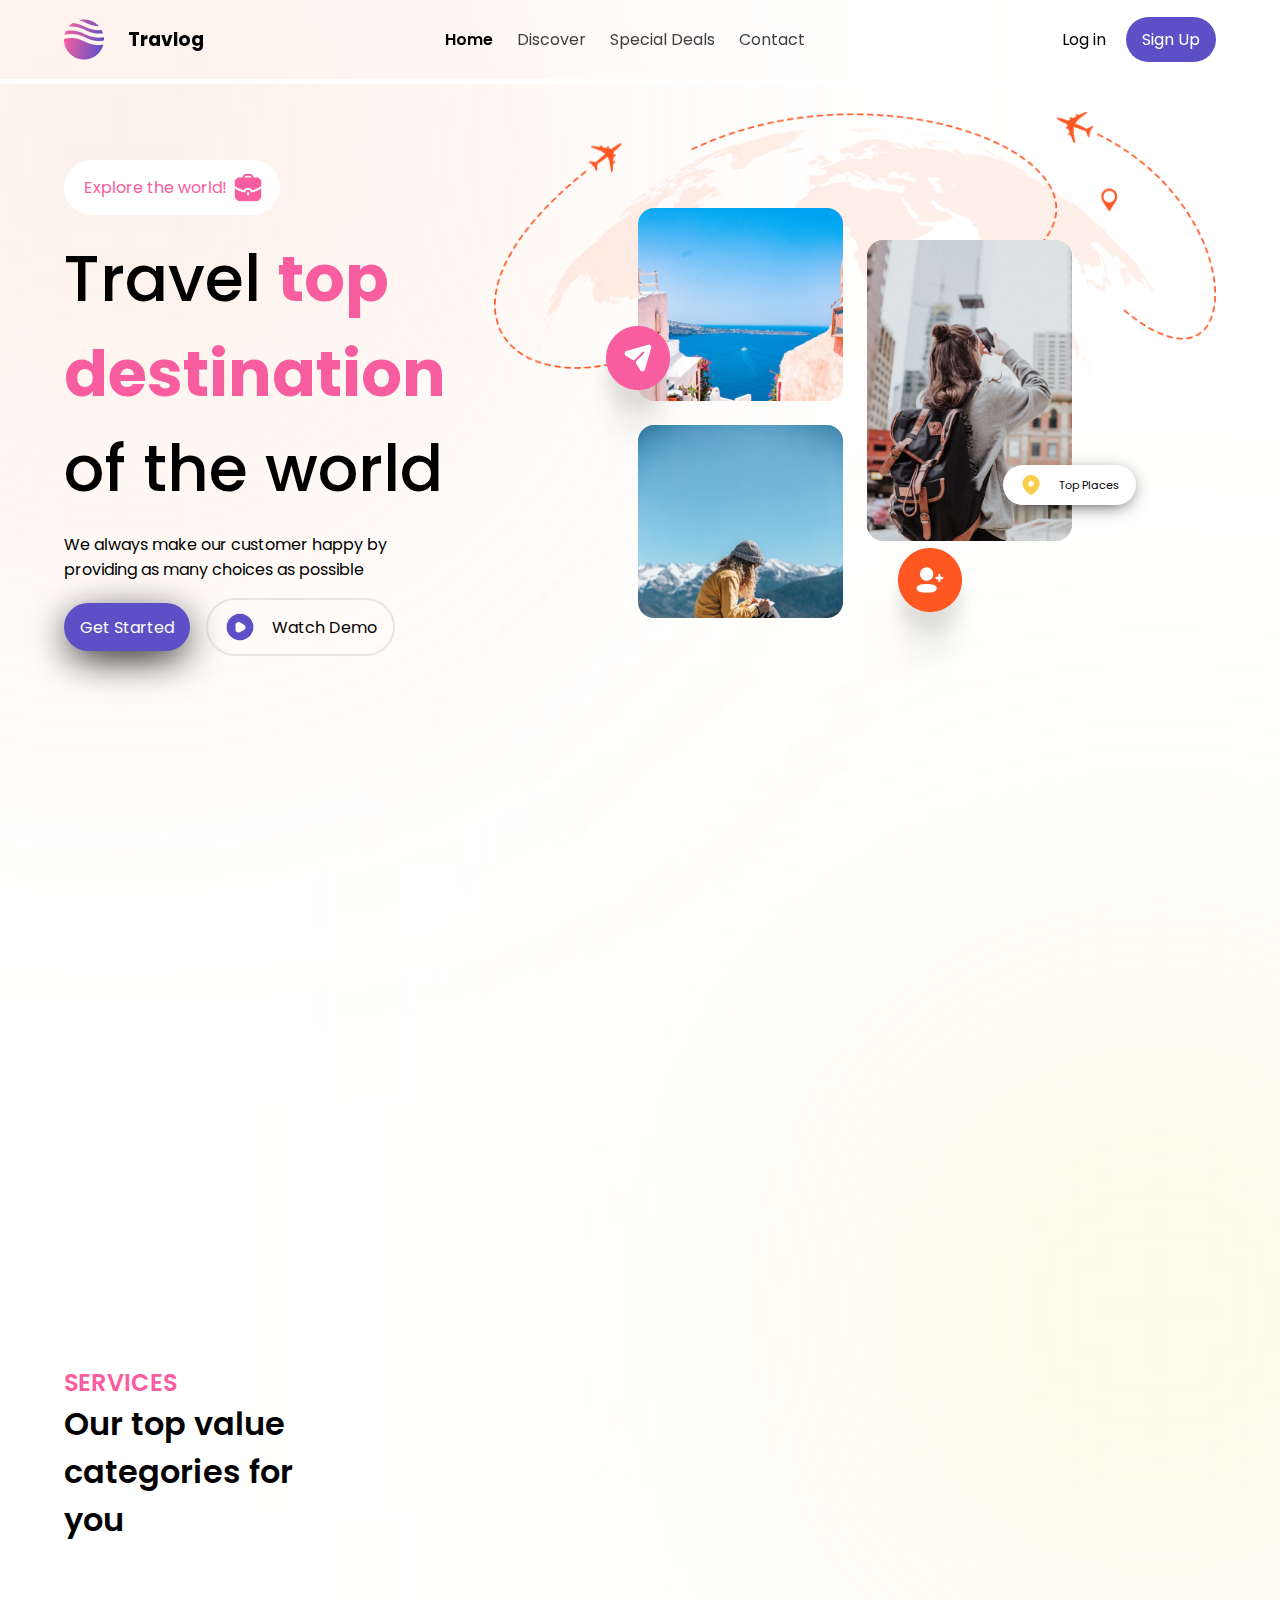
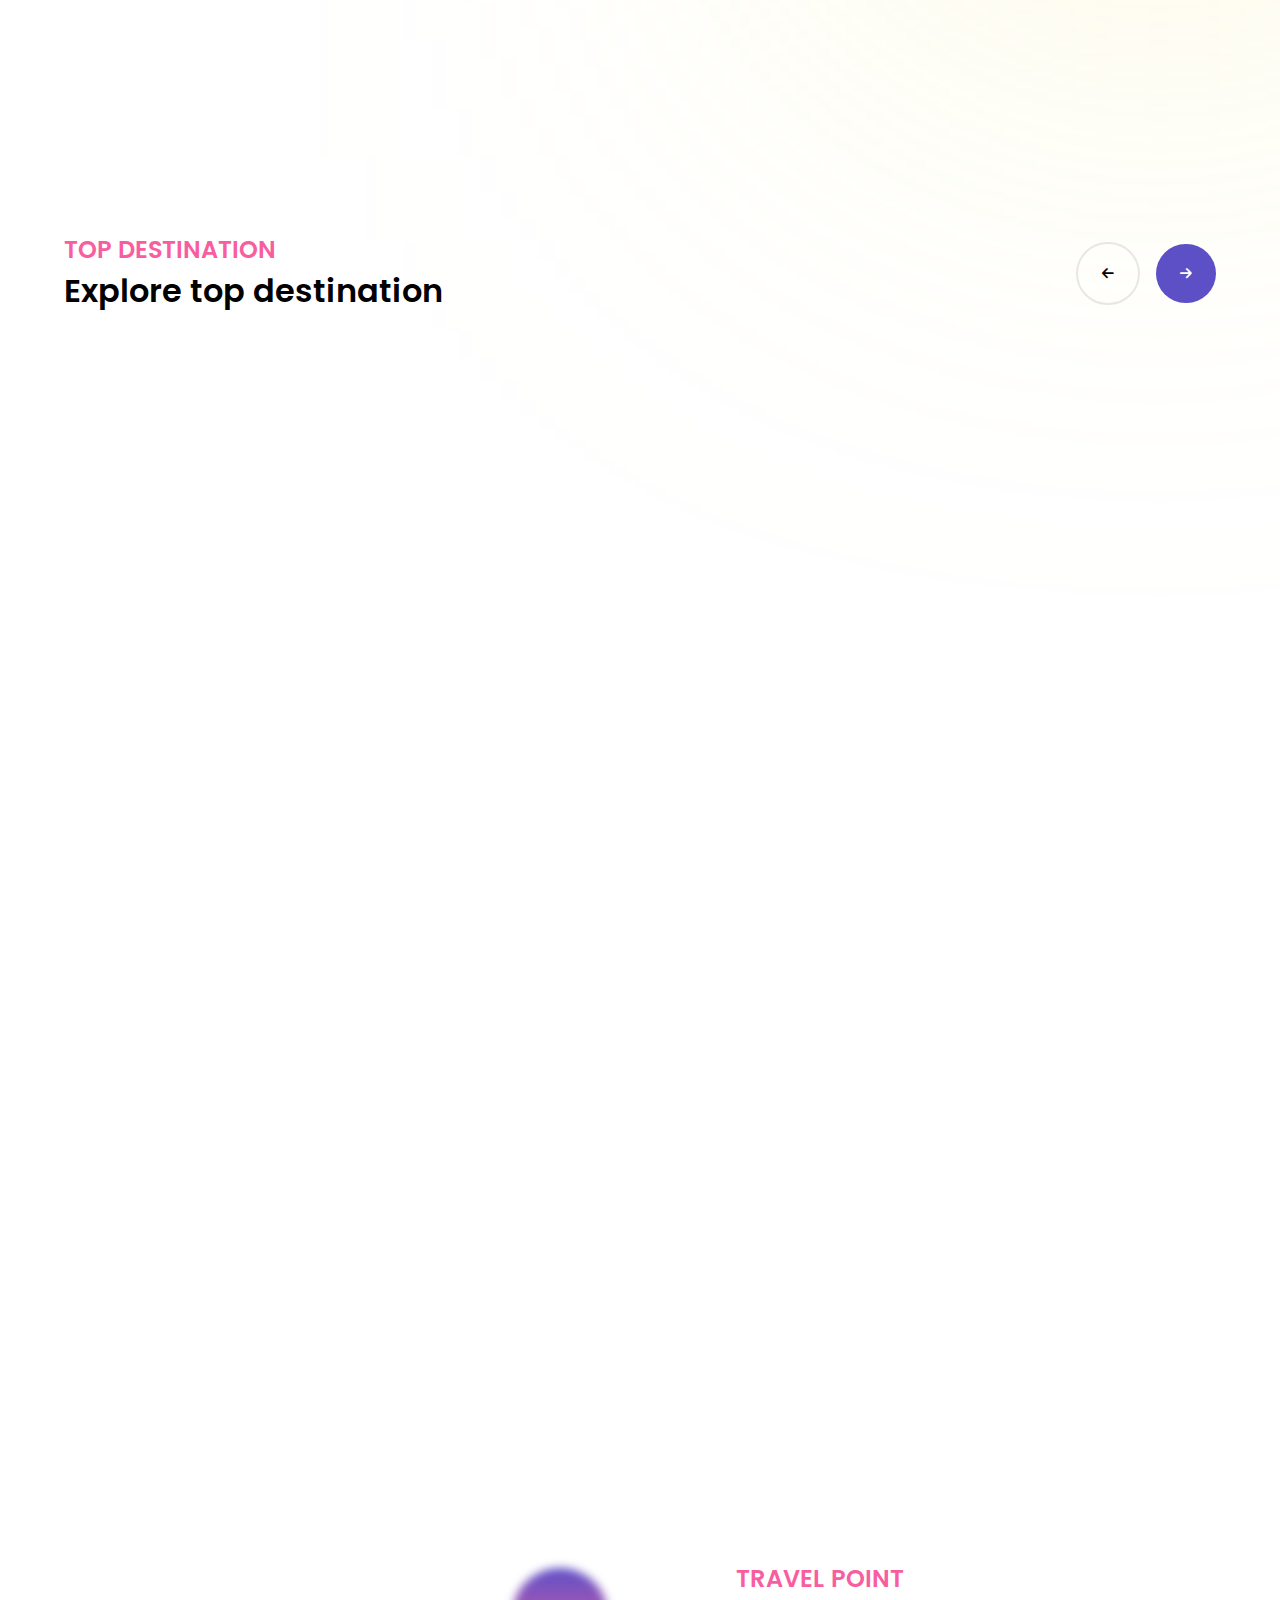
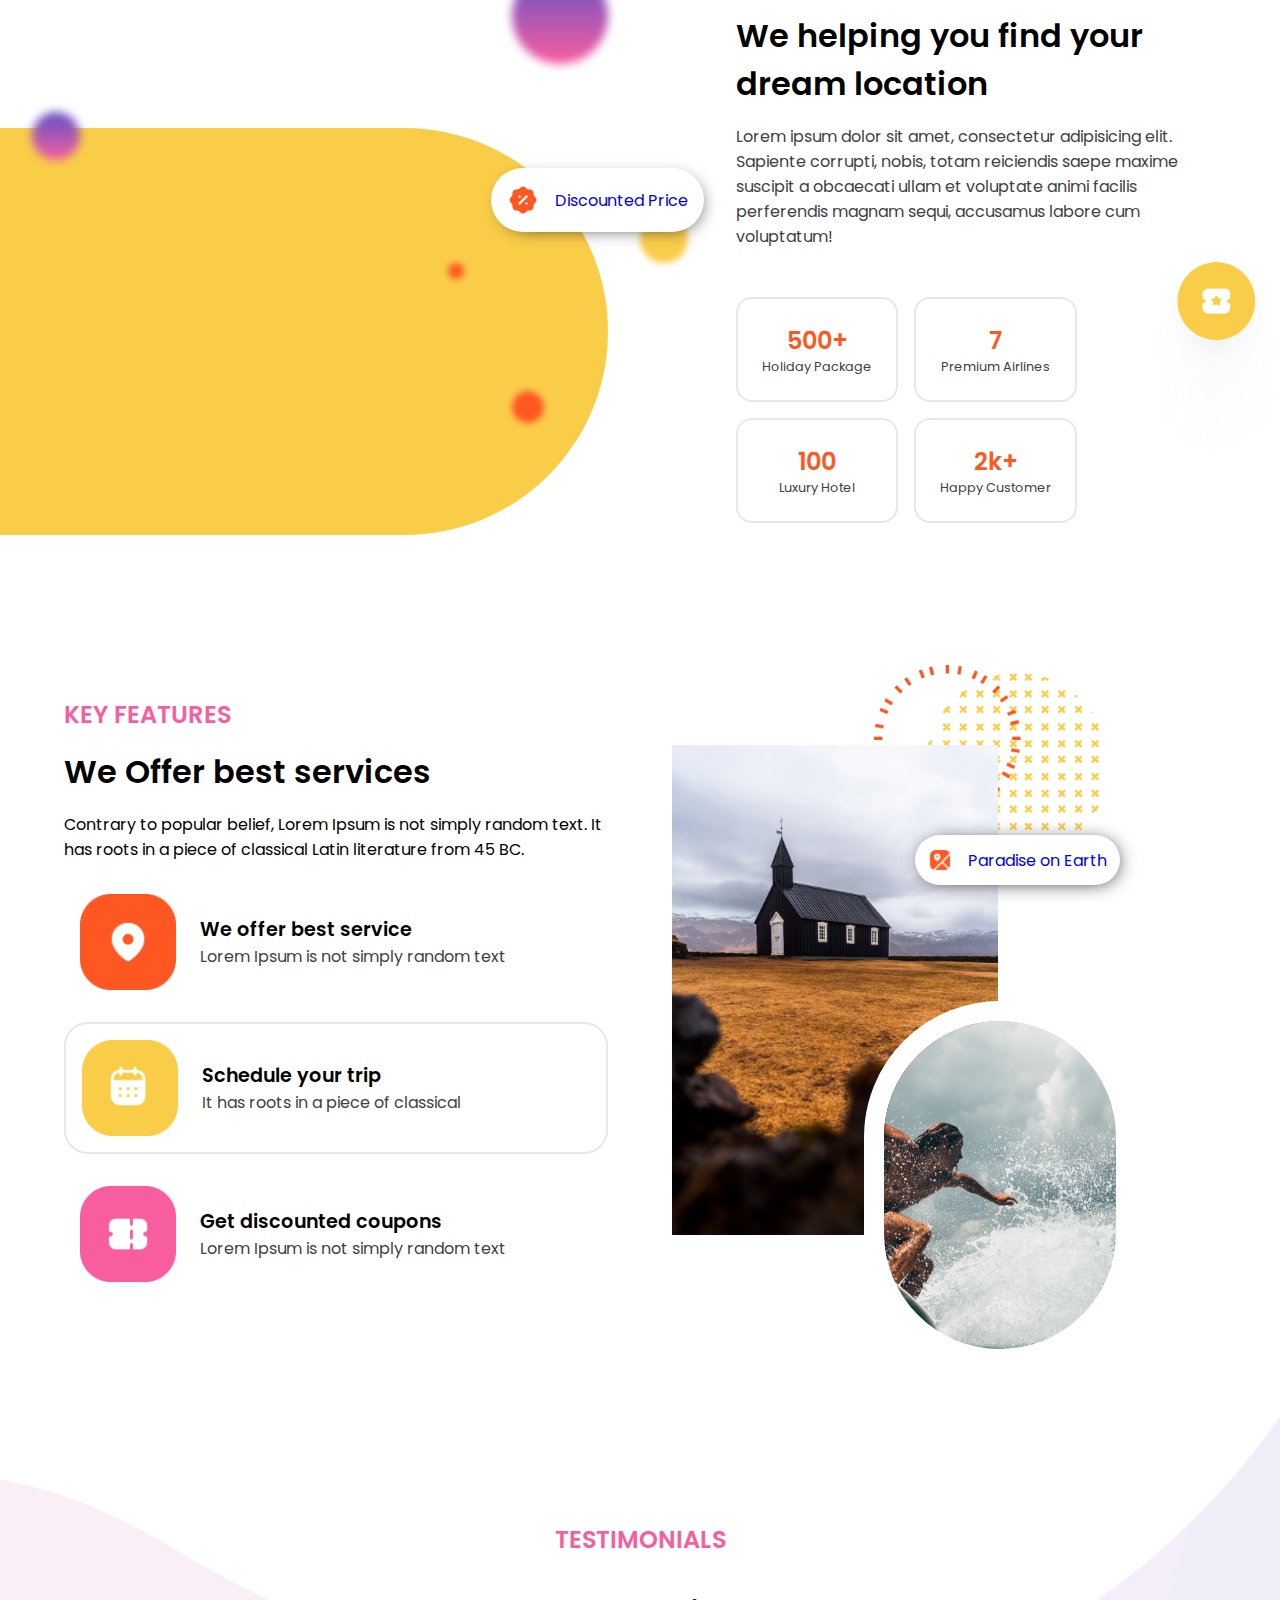
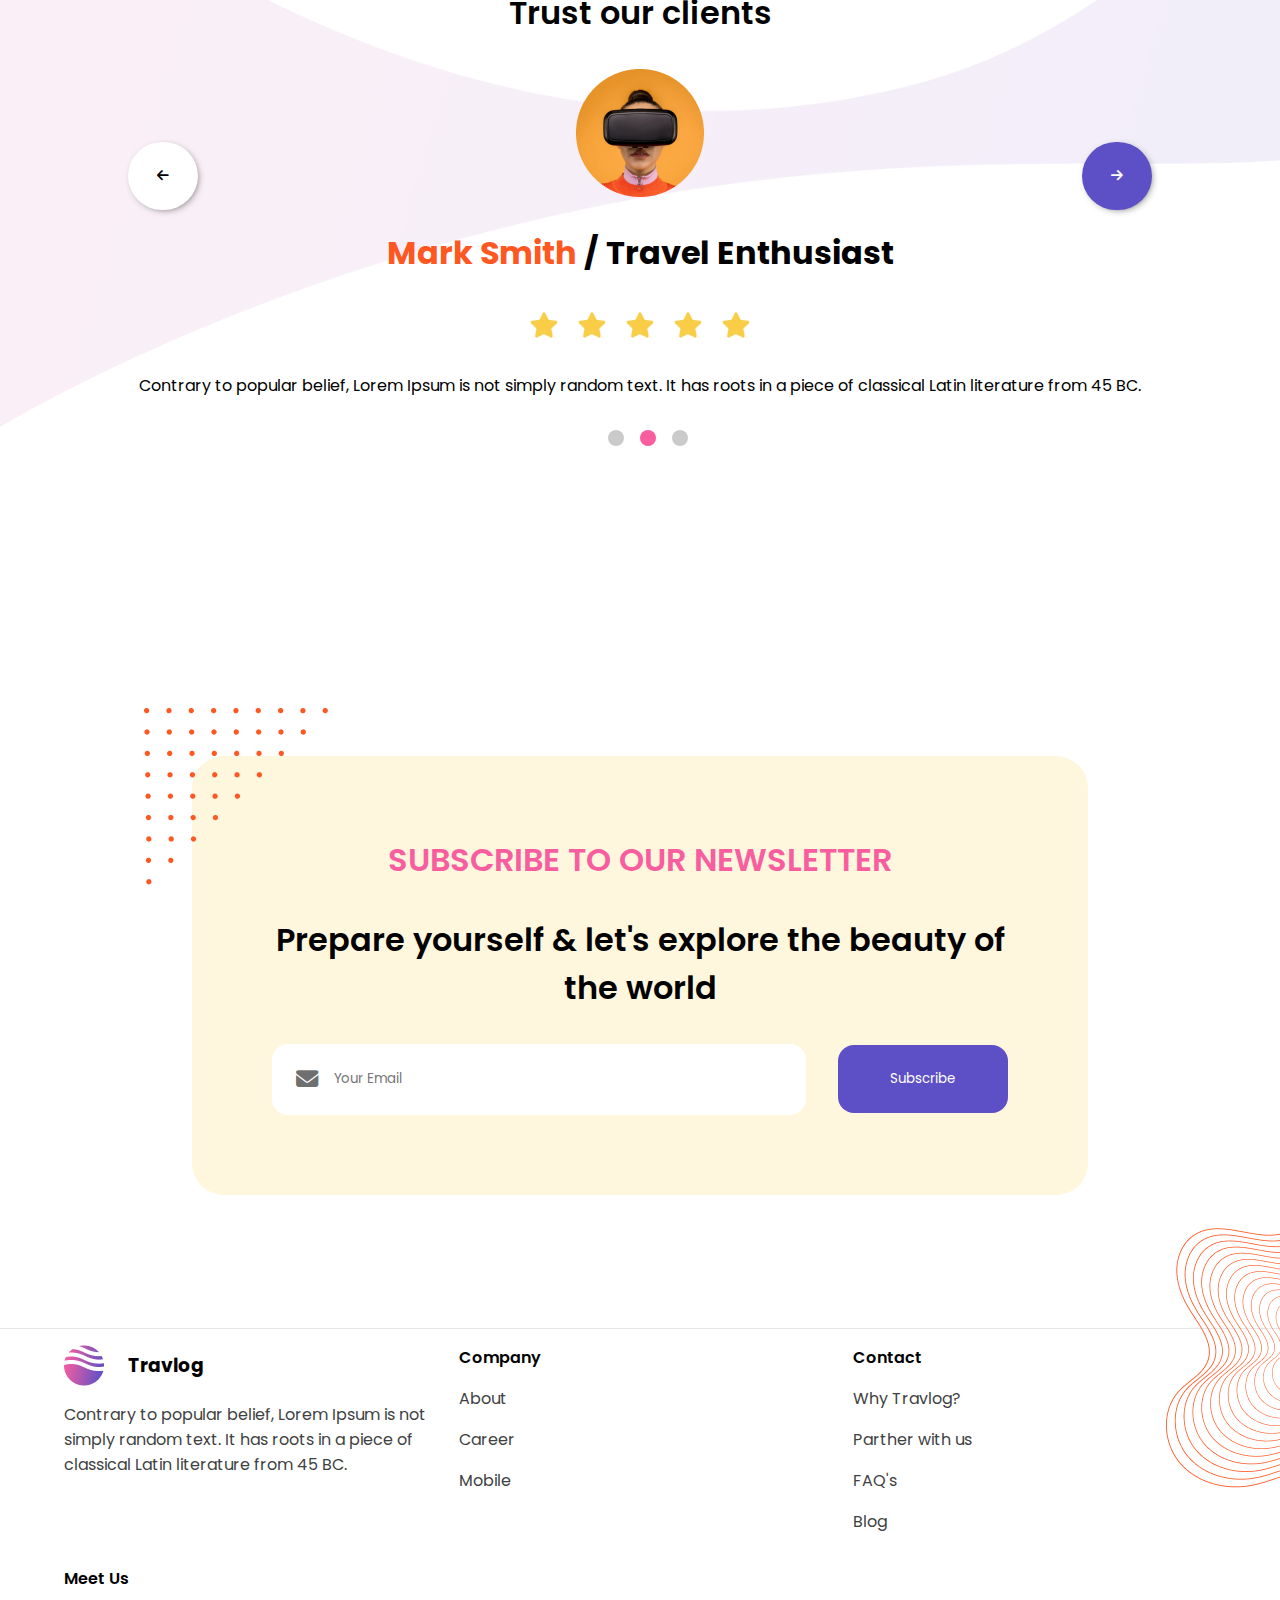
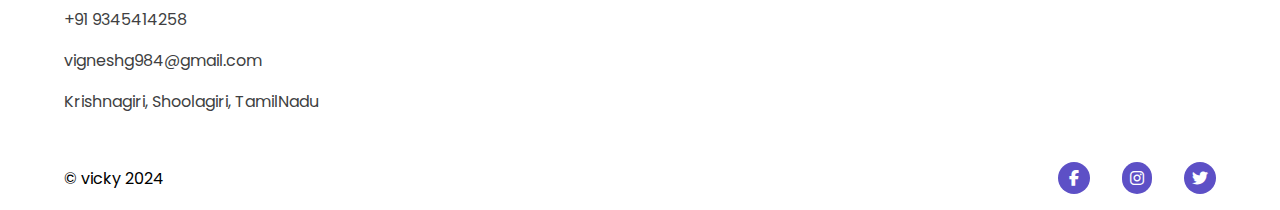
==== index.html @ e558fa42 "commit" ====
<!DOCTYPE html>
<html lang="en">

<head>
    <meta charset="UTF-8">
    <meta name="viewport" content="width=device-width, initial-scale=1.0">
    <title>Travel</title>
    <link rel="stylesheet" href="style.css">
    <link rel="icon" href="images/logo.png" />
    <link rel="stylesheet" href="https://cdnjs.cloudflare.com/ajax/libs/font-awesome/6.5.2/css/all.min.css" />
</head>

<body>
    <div class="container">
        <span class="oragne-gradient"></span>
        <div class="navbar">
            <nav>
                <div class="logo-filed">
                    <i class="fa-solid fa-bars tab"></i>
                    <img src="images/logo.png" alt="">
                    <h3>Travlog</h3>
                </div>
                <ul class="list-items">
                    <li>Home</li>
                    <li>Discover</li>
                    <li>Special Deals</li>
                    <li>Contact</li>
                </ul>
                <div class="sign-in-sign-up-btn">
                    <a href="#">Log in</a>
                    <a href="#">Sign Up</a>
                </div>
            </nav>
            <ul class="drop-list">
                <li>Home</li>
                <li>Discover</li>
                <li>Special Deals</li>
                <li>Contact</li>
            </ul>
        </div>

        <section class="section1">
            <div class="left-side-content">
                <a href="#" class="explore"><img src="images/work.png" alt=""> Explore the world!</a>
                <h1>Travel <span>top destination</span> of the world</h1>
                <p>We always make our customer happy by providing as many choices as possible</p>
                <div class="btns">
                    <a href="#">Get Started</a>
                    <a href="#"><img src="images/play-circle-icon.png" alt=""> Watch Demo</a>
                </div>
            </div>
            <div class="right-side-content">
                <img src="images/layer.png" alt="" class="layer">
                <div class="images-field">
                    <div class="right-image-field">
                        <img src="images/icon (2).png" alt="" class="send-icon">
                        <div class="img-field">
                            <img src="images/image (2).png" alt="">
                        </div>
                        <div class="img-field">
                            <img src="images/image (3).png" alt="">
                        </div>
                    </div>
                    <div class="left-image-field">
                        <img src="images/image (4).png" alt="">
                        <img src="images/icon (3).png" alt="">
                        <a href="#" class="location"><img src="images/location.png" alt="" class="loc-icon"> Top
                            Places</a>
                    </div>
                </div>
            </div>
        </section>


        <section class="section2">
            <span class="yellow-gradient"></span>
            <img src="images/brand (1).png" alt="">
            <img src="images/brand (2).png" alt="">
            <img src="images/brand (3).png" alt="">
            <img src="images/brand (4).png" alt="">
            <img src="images/brand (5).png" alt="">
            <img src="images/stars5.png" alt="" class="start">
        </section>


        <section class="section3">
            <div class="content">
                <p class="pink-heading">SERVICES</p>
                <h1 class="sub-heading">Our top value categories for you</h1>
            </div>
            <div class="sec-card">
                <img src="images/destination.png" alt="">
                <p>Best Tour Guide</p>
                <p>What looked like a small patch of purple grass, above five feet.</p>
            </div>
            <div class="sec-card">
                <img src="images/booking.png" alt="">
                <p>Easy Booking</p>
                <p>Square, was moving across the sand in their dirction</p>
            </div>
            <div class="sec-card">
                <img src="images/destination.png" alt="">
                <p>Best Tour Guide</p>
                <p>What looked like a small patch of purple grass, above five feet.</p>
            </div>
        </section>


        <section class="section4">
            <div class="top-container">
                <div class="heading">
                    <p class="pink-heading">TOP DESTINATION</p>
                    <p class="sub-heading">Explore top destination</p>
                </div>
                <div class="next-prev-btns">
                    <button><i class="fa-solid fa-arrow-left"></i></button>
                    <button><i class="fa-solid fa-arrow-right"></i></button>
                </div>
            </div>
            <div class="bottom-container">
                <div class="bt-card">
                    <div class="img-field">
                        <img src="images/image (7).png" alt="">
                    </div>
                    <div class="details">
                        <span>
                            <h3>Paradise Beach, Bantayan Island</h3>
                            <p class="cost">$550.16</p>
                        </span>
                        <p>Rome, Italy</p>
                        <p class="rating cost">4.8 *</p>
                    </div>
                </div>
                <div class="bt-card">
                    <div class="img-field">
                        <img src="images/image (8).png" alt="">
                    </div>
                    <div class="details">
                        <span>
                            <h3>Ocean with full of Colors</h3>
                            <p class="cost">$20.99</p>
                        </span>
                        <p>Maldives</p>
                        <p class="rating cost">4.5 *</p>
                    </div>
                </div>
                <div class="bt-card">
                    <div class="img-field">
                        <img src="images/image (9).png" alt="">
                    </div>
                    <div class="details">
                        <span>
                            <h3>Mountain View, Above the cloud</h3>
                            <p class="cost">$150.99</p>
                        </span>
                        <p>United Arab Emeries</p>
                        <p class="rating cost">5.0 *</p>
                    </div>
                </div>
                <div class="bt-card">
                    <div class="img-field">
                        <img src="images/taj-mahal.png" alt="">
                    </div>
                    <div class="details">
                        <span>
                            <h3>Taj Mahal</h3>
                            <p class="cost">$1550.16</p>
                        </span>
                        <p>India</p>
                        <p class="rating cost">4.5 *</p>
                    </div>
                </div>
            </div>
        </section>



        <section class="section5">
            <div class="section5-left-field">
                <img src="/images/girl-img.png" alt="" class="girl-image">
                <div class="yellow-container">
                    <a href="#" class="discount"><img src="images/discount.png" alt="" class="loc-icon"> Discounted
                        Price</a>
                    <span class="gradient-color"></span>
                    <span class="gradient-color2"></span>
                    <span class="orange"></span>
                    <span class="orange orange2"></span>
                    <span class="orange"></span>
                </div>
            </div>
            <div class="section5-right-field">
                <p class="pink-heading">TRAVEL POINT</p>
                <P class="sub-heading">We helping you find your dream location</P>
                <p class="paragraph">Lorem ipsum dolor sit amet, consectetur adipisicing elit. Sapiente corrupti, nobis,
                    totam reiciendis saepe maxime suscipit a obcaecati ullam et voluptate animi facilis perferendis
                    magnam sequi, accusamus labore cum voluptatum!</p>

                <div class="four-box">
                    <div>
                        <span>
                            <p>500+</p>
                            <P>Holiday Package</P>
                        </span>
                        <span>
                            <p>100</p>
                            <p>Luxury Hotel</p>
                        </span>
                    </div>
                    <div>
                        <span>
                            <p>7</p>
                            <p>Premium Airlines</p>
                        </span>
                        <span>
                            <p>2k+</p>
                            <p>Happy Customer</p>
                        </span>
                    </div>
                    <img src="images/icon (1).png" alt="" class="tag">
                </div>
            </div>
        </section>


        <section class="section6">
            <div class="section6-left-field">
                <p class="pink-heading">KEY FEATURES</p>
                <p class="sub-heading">We Offer best services</p>
                <p class="paragraph">Contrary to popular belief, Lorem Ipsum is not simply random text. It has roots in
                    a piece of classical Latin literature from 45 BC.</p>
                <div class="list">
                    <span class="list-item">
                        <img src="/images/location-icon.png" alt="">
                        <span>
                            <p>We offer best service</p>
                            <p>Lorem Ipsum is not simply random text</p>
                        </span>
                    </span>
                    <span class="list-item">
                        <img src="/images/date-icon.png" alt="">
                        <span>
                            <p>Schedule your trip</p>
                            <p>It has roots in a piece of classical</p>
                        </span>
                    </span>
                    <span class="list-item">
                        <img src="/images/tag-icon.png" alt="">
                        <span>
                            <p>Get discounted coupons</p>
                            <p>Lorem Ipsum is not simply random text</p>
                        </span>
                    </span>
                </div>
            </div>
            <div class="section6-right-field">
                <div class="inner-right-field">
                    <img src="images/image (5).png" alt="">
                    <img src="images/image (6).png" alt="" class="second-image">
                    <img src="images/stars2.png" alt="" class="circle-stars">
                    <a href="#" class="map"><img src="images/map-icon.png" alt=""> Paradise on Earth</a>
                </div>
            </div>
        </section>



        <section class="section7">
            <p class="pink-heading">TESTIMONIALS</p>
            <p class="sub-heading">Trust our clients</p>
            <img src="images/vr-man.png" alt="">
            <h1><span>Mark Smith </span>/ Travel Enthusiast</h1>
            <img src="images/five-star.png" alt="">
            <p class="para">Contrary to popular belief, Lorem Ipsum is not simply random text. It has roots in a piece
                of classical
                Latin literature from 45 BC.</p>
            <ul class="btn-list">
                <li></li>
                <li></li>
                <li></li>
            </ul>
            <div class="prev-next-buttons">
                <button><i class="fa-solid fa-arrow-left"></i></button>
                <button><i class="fa-solid fa-arrow-right"></i></button>
            </div>
            <img src="images/vector.png" alt="" class="background-img">
        </section>


        <section class="section8">
            <div class="inner-section">
                <p class="pink-heading">SUBSCRIBE TO OUR NEWSLETTER</p>
                <p class="sub-heading">
                    Prepare yourself & let's explore the beauty of the world
                </p>
                <div class="email-with-button">
                    <div class="email-input-field">
                        <i class="fa-solid fa-envelope"></i>
                        <input type="email" placeholder="Your Email">
                    </div>
                    <button>Subscribe</button>
                </div>
                <img src="images/stars3.png" alt="" class="top-star">
            </div>
            <img src="images/stars.png" alt="" class="side-star">
        </section>

        <footer>
            <div class="row">
                <div class="col">
                    <div class="logo-filed">
                        <img src="images/logo.png" alt="">
                        <h3>Travlog</h3>
                    </div>
                    <p>Contrary to popular belief, Lorem Ipsum is not simply random text. It has roots in a piece of
                        classical Latin literature from 45 BC.</p>
                </div>
                <div class="col">
                    <p>Company</p>
                    <p>About</p>
                    <p>Career</p>
                    <p>Mobile</p>
                </div>
                <div class="col">
                    <p>Contact</p>
                    <p>Why Travlog?</p>
                    <p>Parther with us</p>
                    <p>FAQ's</p>
                    <p>Blog</p>
                </div>
                <div class="col">
                    <p>Meet Us</p>
                    <p>+91 9345414258</p>
                    <p>vigneshg984@gmail.com</p>
                    <p>Krishnagiri, Shoolagiri, TamilNadu</p>
                    <p></p>
                </div>
            </div>
            <div class="copy-right">
                <p>&copy; vicky 2024</p>
                <div class="icons">
                    <i class="fa-brands fa-facebook-f"></i>
                    <i class="fa-brands fa-instagram"></i>
                    <i class="fa-brands fa-twitter"></i>
                </div>
            </div>
        </footer>
    </div>

    <script src="https://ajax.googleapis.com/ajax/libs/jquery/3.7.1/jquery.min.js"></script>
    <script src="script.js"></script>
</body>

</html>
---- style.css ----
@import url('https://fonts.googleapis.com/css2?family=Poppins:ital,wght@0,100;0,200;0,300;0,400;0,500;0,600;0,700;0,800;0,900;1,100;1,200;1,300;1,400;1,500;1,600;1,700;1,800;1,900&display=swap');


* {
    padding: 0;
    margin: 0;
    box-sizing: border-box;
    font-family: "Poppins", sans-serif;
    text-decoration: none;
}

:root {
    --padding: 1rem 5%;
    --grey-500: #403f42;
    --btn-color: #5D50C6;
    --pink-color: #F85E9F;
    --black-color: #000;
    --white-color: #fff;
    --rating-color: #FF5722;
    --yellow-color: #FACD49;
    --light-yellow: #face492f;
}

body {
    overflow-x: hidden;
    scroll-behavior: smooth;
}

.container {
    width: 100%;
}




/* ========================nav============================= */

.navbar {
    border-bottom: 5px solid var(--white-color);
    position: absolute;
    top: 0;
    backdrop-filter: blur(20px);
    z-index: 100;
    width: 100%;
    position: fixed;
}

.navbar .tab {
    font-size: 1.5rem;
    cursor: pointer;
    color: var(--grey-500);
    display: none;
}

.navbar .drop-list {
    display: flex;
    flex-direction: column;
    gap: 0.5rem;
    list-style: none;
    padding: var(--padding);
    text-align: center;
    display: none;
}

.drop-list li {
    padding: 0.5rem;
    border-radius: 5px;
    cursor: pointer;
}

.drop-list li:hover {
    background: #00000018;
}

nav {
    width: 100%;
    display: flex;
    align-items: center;
    justify-content: space-between;
    padding: var(--padding);
}

nav ul,
.logo-filed {
    display: flex;
    align-items: center;
    gap: 1.5rem;
    list-style: none;
}

nav ul li:first-child {
    font-weight: 600;
    color: var(--black-color);
}

nav .list-items li {
    color: var(--grey-500);
}

.sign-in-sign-up-btn {
    border-radius: 10rem;
    padding: 0.7rem 0;
}

.sign-in-sign-up-btn a {
    background: var(--btn-color);
    color: var(--white-color);
    padding: 0.7rem 1rem;
    border-radius: 10rem;
}

.sign-in-sign-up-btn a:first-child {
    background: var(--white-color);
    color: var(--black-color);
}




/* =========================section1=============================== */

.oragne-gradient::before {
    content: '';
    position: absolute;
    width: 500px;
    height: 500px;
    background: #f5a56f5f;
    filter: blur(300px);
    z-index: -1;
    left: -8rem;
    top: -6rem;
}

.section1 {
    width: 100%;
    display: grid;
    grid-template-columns: 1fr 2fr;
    gap: 3rem;
    padding: var(--padding);
    height: 100vh;
    padding-top: 7rem;
}

.section1 .left-side-content {
    display: flex;
    gap: 1rem;
    flex-direction: column;
    padding: 3rem 0;
    transform: translateY(50%);
    opacity: 0;
    transition: 2s ease;
}

.section1 .explore {
    display: flex;
    align-items: center;
    flex-direction: row-reverse;
    color: var(--pink-color);
    background: var(--white-color);
    padding: 0.7rem 1rem;
    border-radius: 10rem;
    gap: 5px;
    width: 13.5rem;
}

.section1 a img {
    width: 2rem;
}

.section1 .left-side-content h1 {
    font-size: 5vw;
    font-weight: 500;
}

.section1 .left-side-content h1 span {
    color: var(--pink-color);
    font-weight: 700;
}

.left-side-content .btns {
    display: flex;
    align-items: center;
    gap: 1rem;

}

.btns a {
    background: var(--btn-color);
    color: var(--white-color);
    padding: 0.7rem 1rem;
    border-radius: 10rem;
    box-shadow: 0 10px 40px -5px var(--black-color);
}

.btns a:last-child {
    background: transparent;
    color: var(--black-color);
    display: flex;
    align-items: center;
    gap: 1rem;
    padding: 0.7rem 1rem;
    border-radius: 10rem;
    border: 2px solid #aeaeae47;
    box-shadow: none;
}

.section1 .right-side-content .layer {
    width: 100%;
    scale: 0;
    transition: 2s ease;
}

.section1 .right-side-content {
    position: relative;
}

.right-side-content .images-field {
    display: flex;
    position: absolute;
    top: 6rem;
    left: 20%;
    width: 60%;
    gap: 1.5rem;
    scale: 0;
    transition: 2s ease;
}

.right-image-field {
    display: flex;
    gap: 1.5rem;
    flex-direction: column;
    width: 100%;
}

.right-image-field .img-field {
    height: 30%;
    overflow: hidden;
    border-radius: 1rem;
    width: 100%;
    position: relative;
}

.right-image-field .img-field img {
    width: 100%;
}

.left-image-field {
    padding-top: 2rem;
    width: 100%;
}

.left-image-field img:first-child {
    width: 100%;
    border-radius: 1rem;
}

.send-icon {
    position: absolute;
    top: 45%;
    left: 0%;
    transform: translate(-50%, -100%);
    z-index: 10;
}

.location {
    display: flex;
    align-items: center;
    border-radius: 10rem;
    background: var(--white-color);
    padding: 0.5rem 1rem;
    color: var(--black-color);
    position: absolute;
    top: 40%;
    gap: 1rem;
    right: -4rem;
    box-shadow: 0 4px 20px -7px var(--black-color);
    font-size: 0.7rem;

}

.location img {
    width: 1.5rem !important;
}








/* ============================section2======================== */

.section2 {
    padding: var(--padding);
    display: flex;
    align-items: center;
    justify-content: space-between;
    gap: 1rem;
    width: 100%;
    margin-top: 8rem;
}

.section2 img {
    transform: translateX(-200%);
    transition: 2s ease;
    opacity: 0;
}

.section2 .start {
    position: absolute;
    left: 4px;
}

.yellow-gradient:before {
    content: '';
    position: absolute;
    width: 500px;
    height: 500px;
    background: #f5e86f5f;
    filter: blur(300px);
    z-index: -1;
    right: -8rem;
}






/* ========================section3====================== */

.section3 {
    display: flex;
    align-items: center;
    padding: var(--padding);
    margin-top: 8rem;
    gap: 1rem;
}

.pink-heading {
    color: var(--pink-color);
    font-weight: 600;
    font-size: 1.5rem;
}

.sub-heading {
    font-size: 2.5vw;
    font-weight: 600;
}

.sec-card {
    background: var(--white-color);
    padding: 5rem 2rem;
    display: flex;
    align-items: center;
    flex-direction: column;
    text-align: center;
    gap: 3.5rem;
    border-radius: 1rem;
    box-shadow: 0 8px 50px -25px #00000055;
    transform: translateX(200%);
    transition: 2s ease;
    opacity: 0;
}

.sec-card p {
    font-weight: 600;
}

.sec-card p:last-child {
    font-weight: 400;
    color: var(--grey-500);
}

.cost {
    font-weight: 600;
}








/* ========================section4============================= */

.section4 {
    display: flex;
    flex-direction: column;
    gap: 2rem;
    margin-top: 8rem;
    padding: var(--padding);
}

.section4 .top-container {
    display: flex;
    align-items: center;
    justify-content: space-between;
}

.section4 .top-container .next-prev-btns {
    display: flex;
    align-items: center;
    gap: 1rem;
}

.next-prev-btns button {
    border: 0;
    outline: 0;
    padding: 1.2rem 1.5rem;
    border-radius: 10rem;
    background: var(--btn-color);
    color: var(--white-color);
}

.next-prev-btns button:first-child {
    background: transparent;
    color: var(--black-color);
    border: 2px solid #aeaeae47;
}

.section4 .bottom-container {
    display: grid;
    grid-template-columns: repeat(auto-fill, minmax(280px, 1fr));
    gap: 2rem;
}

.bottom-container .bt-card {
    border-radius: 1rem;
    box-shadow: 0 4px 50px -25px rgba(0, 0, 0, 1);
    transition: 2s ease;
    transform: translateY(30%);
    opacity: 0;
}

.bottom-container .bt-card img {
    border-radius: 1rem 1rem 0 0;
    width: 100%;
}

.bt-card .details {
    padding: 1rem 2rem;
    gap: 1rem;
    display: flex;
    flex-direction: column;
}

.bt-card .details span {
    display: flex;
    align-items: center;
    justify-content: space-between;
}

.bt-card .details span p {
    color: var(--pink-color);
}

.bt-card .rating {
    color: var(--rating-color);
}









/* ==================section5============================ */


.section5 {
    display: grid;
    grid-template-columns: 1fr 1fr;
    margin-top: 6rem;
    width: 100%;
    gap: 4rem;
}

.section5 .section5-left-field .girl-image {
    width: 100%;
    z-index: -1;
    transition: 2s ease;
    transform: translateX(-200%);
}

.section5 .section5-left-field {
    position: relative;
    display: flex;
    align-content: center;
    justify-content: center;
}

.section5 .yellow-container {
    width: 100%;
    height: 67%;
    border-radius: 0 50rem 50rem 0;
    background: var(--yellow-color);
    position: relative;
    position: absolute;
    top: 30%;
    z-index: -2;
}

.section5 .section5-right-field {
    display: flex;
    flex-direction: column;
    gap: 1rem;
    padding: 1rem 4rem;
}

.section5-left-field .discount {
    display: flex;
    align-items: center;
    gap: 1rem;
    position: absolute;
    background: var(--white-color);
    right: -6rem;
    top: 10%;
    padding: 1rem;
    border-radius: 30rem;
    box-shadow: 4px 4px 20px -10px var(--black-color);
}

.discount img {
    width: 2rem;
}

.gradient-color::before,
.gradient-color2::before {
    width: 6rem;
    height: 6rem;
    content: '';
    position: absolute;
    background: linear-gradient(#5D50C6, #F85E9F);
    top: -10rem;
    border-radius: 30rem;
    filter: blur(5px);
    right: 0;
}

.gradient-color2::before {
    left: 2rem;
    width: 3rem;
    height: 3rem;
    top: -1rem;
}



.section5 .section5-right-field .paragraph {
    color: var(--grey-500);
    font-size: 1rem;
}

.section5 .section5-right-field .four-box {
    display: flex;
    gap: 1rem;
    margin-top: 2rem;
    width: 100%;
    position: relative;
}

.four-box div {
    display: flex;
    flex-direction: column;
    gap: 1rem;
}

.section5 .section5-right-field .four-box span {
    border: 2px solid #00000018;
    display: flex;
    align-items: center;
    justify-content: center;
    flex-direction: column;
    padding: 1.5rem;
    border-radius: 1rem;
    width: 100%;
}

.four-box span p:first-child {
    font-size: 1.5rem;
    font-weight: 600;
    color: var(--rating-color);
}

.four-box span p:last-child {
    color: var(--grey-500);
    font-size: 1vw;
}

.four-box .tag {
    position: absolute;
    top: -3rem;
    right: -6rem;
    width: 12rem;
}

.section5 .orange::before{
    content: '';
    width: 2rem;
    height: 2rem;
    background: var(--rating-color);
    position: absolute;
    border-radius: 10rem;
    filter: blur(3px);
    bottom: 7rem;
    right: 4rem;

}

.section5 .orange:last-child:before{
    bottom: 16rem;
    right: 9rem;
    width: 1rem;
    height: 1rem;
}

.section5 .orange2::before{
    bottom: 17rem;
    right: -5rem;
    width: 3rem;
    height: 3rem;
    z-index: -1;
    background: var(--yellow-color);
}










/* ====================section6=========================== */


.section6 {
    margin-top: 8rem;
    display: grid;
    grid-template-columns: 1fr 1fr;
    gap: 4rem;
    padding: var(--padding);
}

.section6-left-field {
    display: flex;
    flex-direction: column;
    gap: 1rem;
}

.section6-left-field .list {
    display: flex;
    flex-direction: column;
    gap: 1rem;
}

.section6-left-field .list .list-item {
    display: flex;
    gap: 1.5rem;
    align-items: center;
    padding: 1rem;
}

.section6-left-field .list .list-item img {
    width: 6rem;
}

.section6-left-field .list .list-item:nth-child(2) {
    border: 2px solid #00000018;
    border-radius: 1.5rem;
}

.list .list-item p:first-child {
    font-size: 1.2rem;
    font-weight: 600;
}

.list .list-item p:last-child {
    color: var(--grey-500);
}




.section6 .section6-right-field {
    position: relative;
    padding-top: 3rem;
}


.section6 .section6-right-field img {
    width: 60%;
}

.section6 .section6-right-field .inner-right-field {
    position: absolute;
    width: 100%;
}

.circle-stars {
    position: absolute;
    top: -5rem;
    right: 2rem;
    z-index: -1;
}

.section6 .second-image {
    position: absolute;
    top: 16rem;
    border: 1.3rem solid var(--white-color);
    border-radius: 40rem;
    right: 5rem;
    width: 50% !important;
}

.section6-right-field .map {
    display: flex;
    gap: 1rem;
    align-items: center;
    background: var(--white-color);
    padding: 0.8rem;
    border-radius: 20rem;
    position: absolute;
    top: 18%;
    right: 6rem;
    box-shadow: 2px 2px 20px -6px var(--black-color);
}

.section6-right-field .map img {
    width: 1.5rem;
}










/* =====================section7=============================== */

.section7 {
    display: flex;
    flex-direction: column;
    align-items: center;
    gap: 2rem;
    margin-top: 13rem;
    text-align: center;
    position: relative;
}

.section7 h1 span {
    color: var(--rating-color);
}

.section7 .prev-next-buttons {
    width: 80%;
    display: flex;
    align-items: center;
    justify-content: space-between;
    position: absolute;
    top: 50%;
    left: 50%;
    transform: translate(-50%, -50%);
}

.section7 .prev-next-buttons button {
    padding: 1.5rem 1.8rem;
    border: 0;
    outline: 0;
    border-radius: 30rem;
    background: var(--btn-color);
    color: var(--white-color);
    box-shadow: 2px 2px 10px -5px var(--black-color);
    cursor: pointer;
}

.section7 .prev-next-buttons button:first-child {
    background: var(--white-color);
    color: var(--black-color);
}

.section7 .btn-list {
    display: flex;
    gap: 2rem;
    list-style: none;
}

.section7 .btn-list li::before {
    width: 1rem;
    height: 1rem;
    content: '';
    position: absolute;
    background: #00000035;
    border-radius: 5rem;
}

.section7 .btn-list li:nth-child(2):before {
    background: var(--pink-color);
}

.section7 .background-img {
    width: 100%;
    position: absolute;
    z-index: -1;
    top: 56%;
    left: 50%;
    transform: translate(-50%, -50%);
}

.section7 .para {
    width: 80%;
}










/* =======================section8============================= */

.section8 {
    margin-top: 20rem;
    display: flex;
    align-items: center;
    justify-content: center;
    position: relative;
    height: 50vh;
}

.section8 .pink-heading, .sub-heading {
    font-size: 2.5vw !important;
}

.section8 .inner-section {
    background: var(--light-yellow);
    width: 70%;
    display: flex;
    flex-direction: column;
    gap: 2rem;
    text-align: center;
    padding: 5rem;
    border-radius: 2rem;
    position: relative;
}

.section8 .top-star {
    position: absolute;
    top: -3rem;
    left: -3rem;
}

.section8 .email-with-button {
    width: 100%;
    display: flex;
    gap: 2rem;
    align-items: center;
}

.email-with-button .email-input-field {
    background: var(--white-color);
    padding: 1.5rem;
    border-radius: 1rem;
    width: 100%;
    display: flex;
    align-items: center;
    gap: 1rem;
    justify-content: start;
}

.email-with-button button {
    padding: 1.5rem;
    border: 0;
    outline: 0;
    width: 30%;
    border-radius: 1rem;
    background: var(--btn-color);
    color: var(--white-color);
    cursor: pointer;
}

.email-input-field input {
    border: 0;
    outline: 0;
    width: 100%;
}

.email-input-field i {
    font-size: 1.4rem;
    color: #00000093;
}

.side-star {
    bottom: -20rem;
    right: 0;
    position: absolute;
}









/* ========================footer=================================== */


footer {
    display: flex;
    flex-direction: column;
    gap: 2rem;
    margin-top: 8rem;
    padding: var(--padding);
    border-top: 1px solid #00000018;
}

footer .row {
    display: grid;
    grid-template-columns: repeat(auto-fill,minmax(300px,1fr));
    gap: 2rem;
}

footer .row .col {
    display: flex;
    flex-direction: column;
    gap: 1rem;
}

.row .col p:first-child {
    font-weight: 600;
    color: var(--black-color);
}

.col p {
    color: var(--grey-500);
}

footer .copy-right {
    display: flex;
    align-items: center;
    justify-content: space-between;
}

footer .copy-right .icons{
    display: flex;
    align-items: center;
    gap: 2rem;
}

.copy-right .icons i {
    background: var(--btn-color);
    color: var(--white-color);
    font-size: 1rem;
    padding: 0.5rem;
    border-radius: 4rem;
}

.copy-right .icons i:first-child {
    padding: 0.5rem 0.7rem;
}






@media(max-width: 1000px) {
    .section5 {
        grid-template-columns: 1fr;
    }

    .section5 .section5-left-field {
        width: 80%;
    }

    .section6-left-field .list .list-item img {
        width: 4rem;
    }
}


@media(max-width: 800px) {
    .section1 {
        grid-template-columns: 1fr;
        height: 100vh;
    }

    .section1 .left-side-content {
        padding: 1rem 0;
    }

    nav .list-items {
        display: none;
    }

    .navbar .tab {
        display: block;
    }

    .section2 {
        padding-top: 10rem;
        flex-wrap: wrap;
        height: 100vh;
    }

    .section2 .start {
        display: none;
    }

    .section3 {
        flex-direction: column;
        gap: 2rem;
    }

    .sec-card {
        width: 80%;
    }

    .section4 .bottom-container {
        grid-template-columns: repeat(auto-fill, minmax(250px, 1fr));
        gap: 2rem;
    }

    .section5 .section5-right-field .paragraph {
        color: var(--grey-500);
        font-size: 1rem;
    }

    .sub-heading {
        font-size: 2rem;
    }

    .four-box span p:first-child {
        font-size: 1rem;
    }

    .four-box span p:last-child {
        font-size: 2vw;
    }

    .section6 {
        grid-template-columns: 1fr;
    }

    .next-prev-btns button {
        display: none;
    }

    .section6-right-field {
        height: 100vh;
    }
    .section7 {
        margin-top: 2rem;
    }
    .section8 .inner-section {
        width: 90%;
    }
    .section8 .pink-heading, .sub-heading {
        font-size: 3vw !important;
    }
    .section8 {
        margin-top: 10rem;
    }
    footer .row {
        text-align: center; 
    }
}

@media(max-width:600px) {
    .section2 {
        display: flex;
        flex-direction: column;
        gap: 2rem;
        margin-top: 14rem;
    }

    .left-side-content {
        align-items: center;
    }

    .section5-left-field .discount {
        padding: 0.4rem;
        font-size: 0.6rem;
        gap: 0.5rem;
        right: -3rem;
    }

    .section1 .left-side-content h1 {
        font-size: 3rem;
    }

    .section1,
    .section2,
    .section3,
    .section5,
    .section6-left-field .paragraph,
    .pink-heading,
    .sub-heading {
        text-align: center;
    }

    .section8 .inner-section {
        padding: 1rem;
    }

    .sub-heading {
        font-size: 1.5rem !important;
    }

    .section8 .email-with-button {
        flex-direction: column;
    }
    .email-with-button button {
        width: 100%;
    }
}







/* ======================animation=========================== */
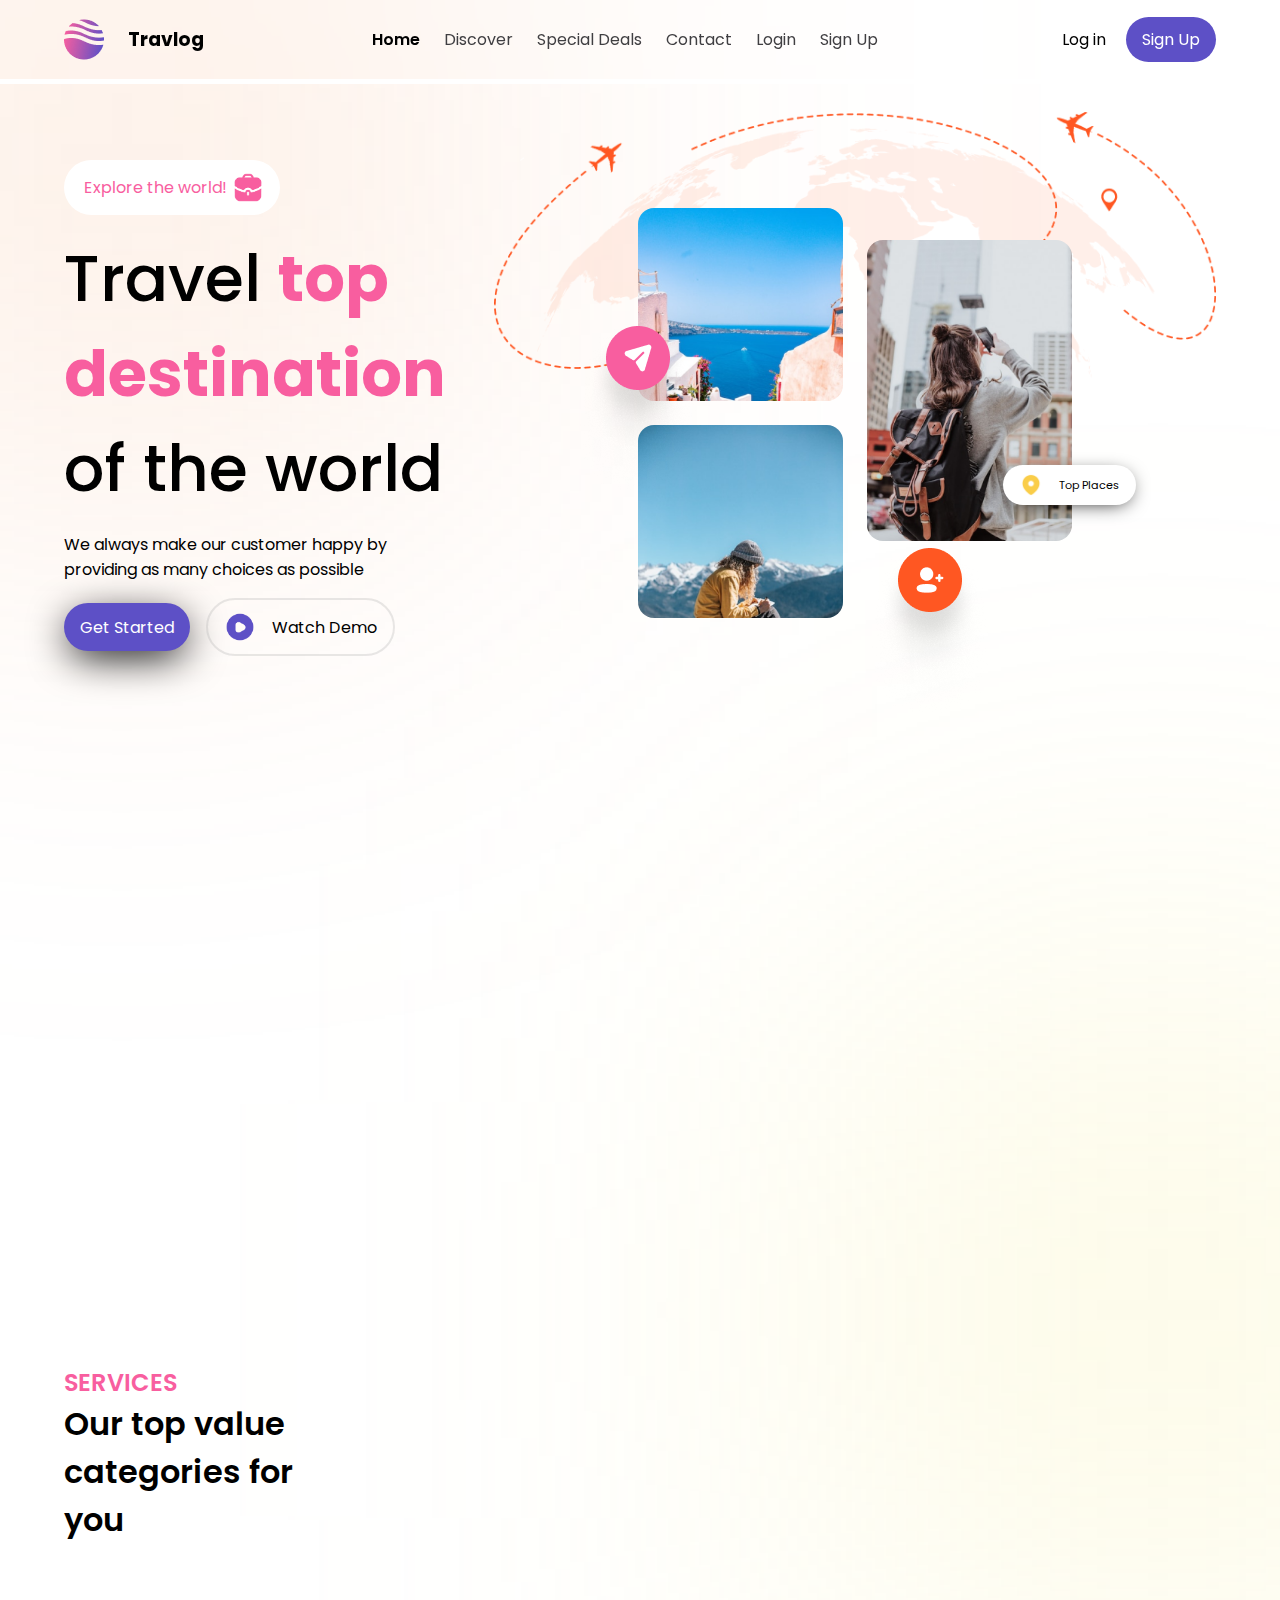
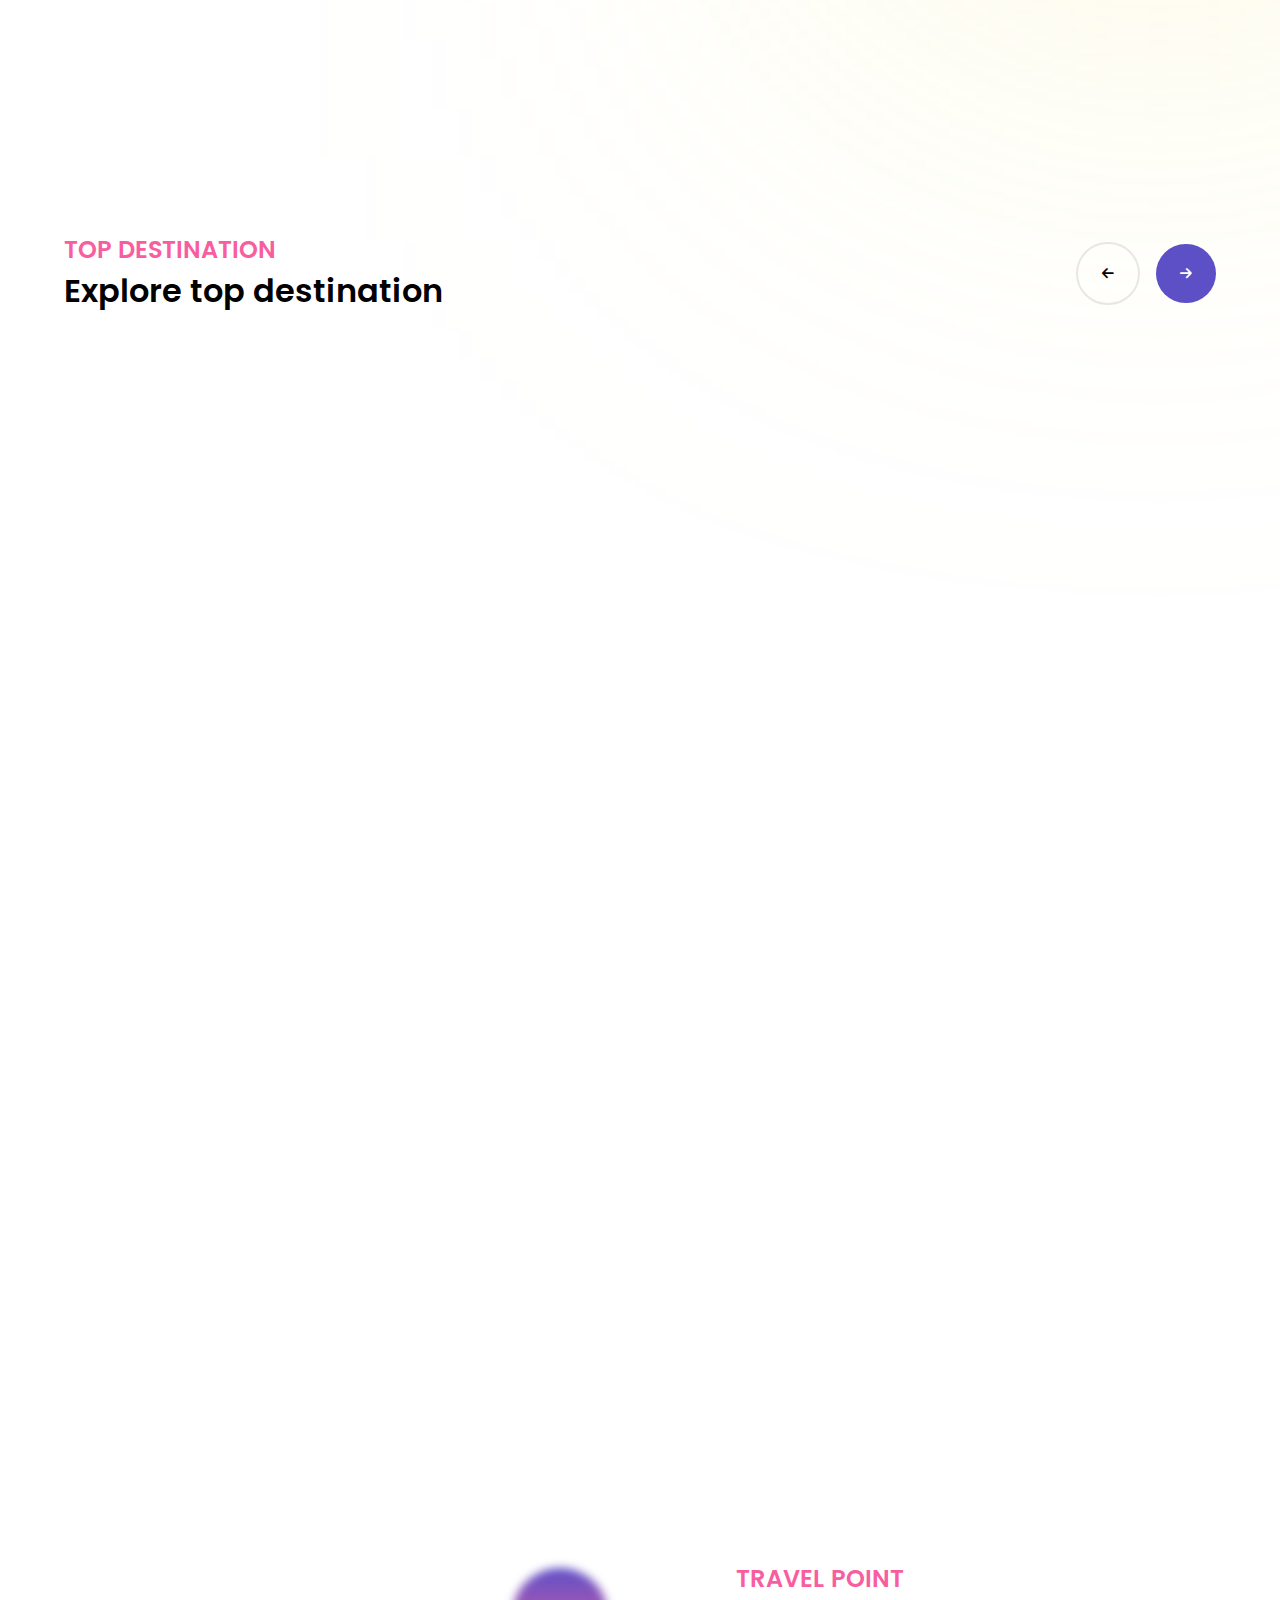
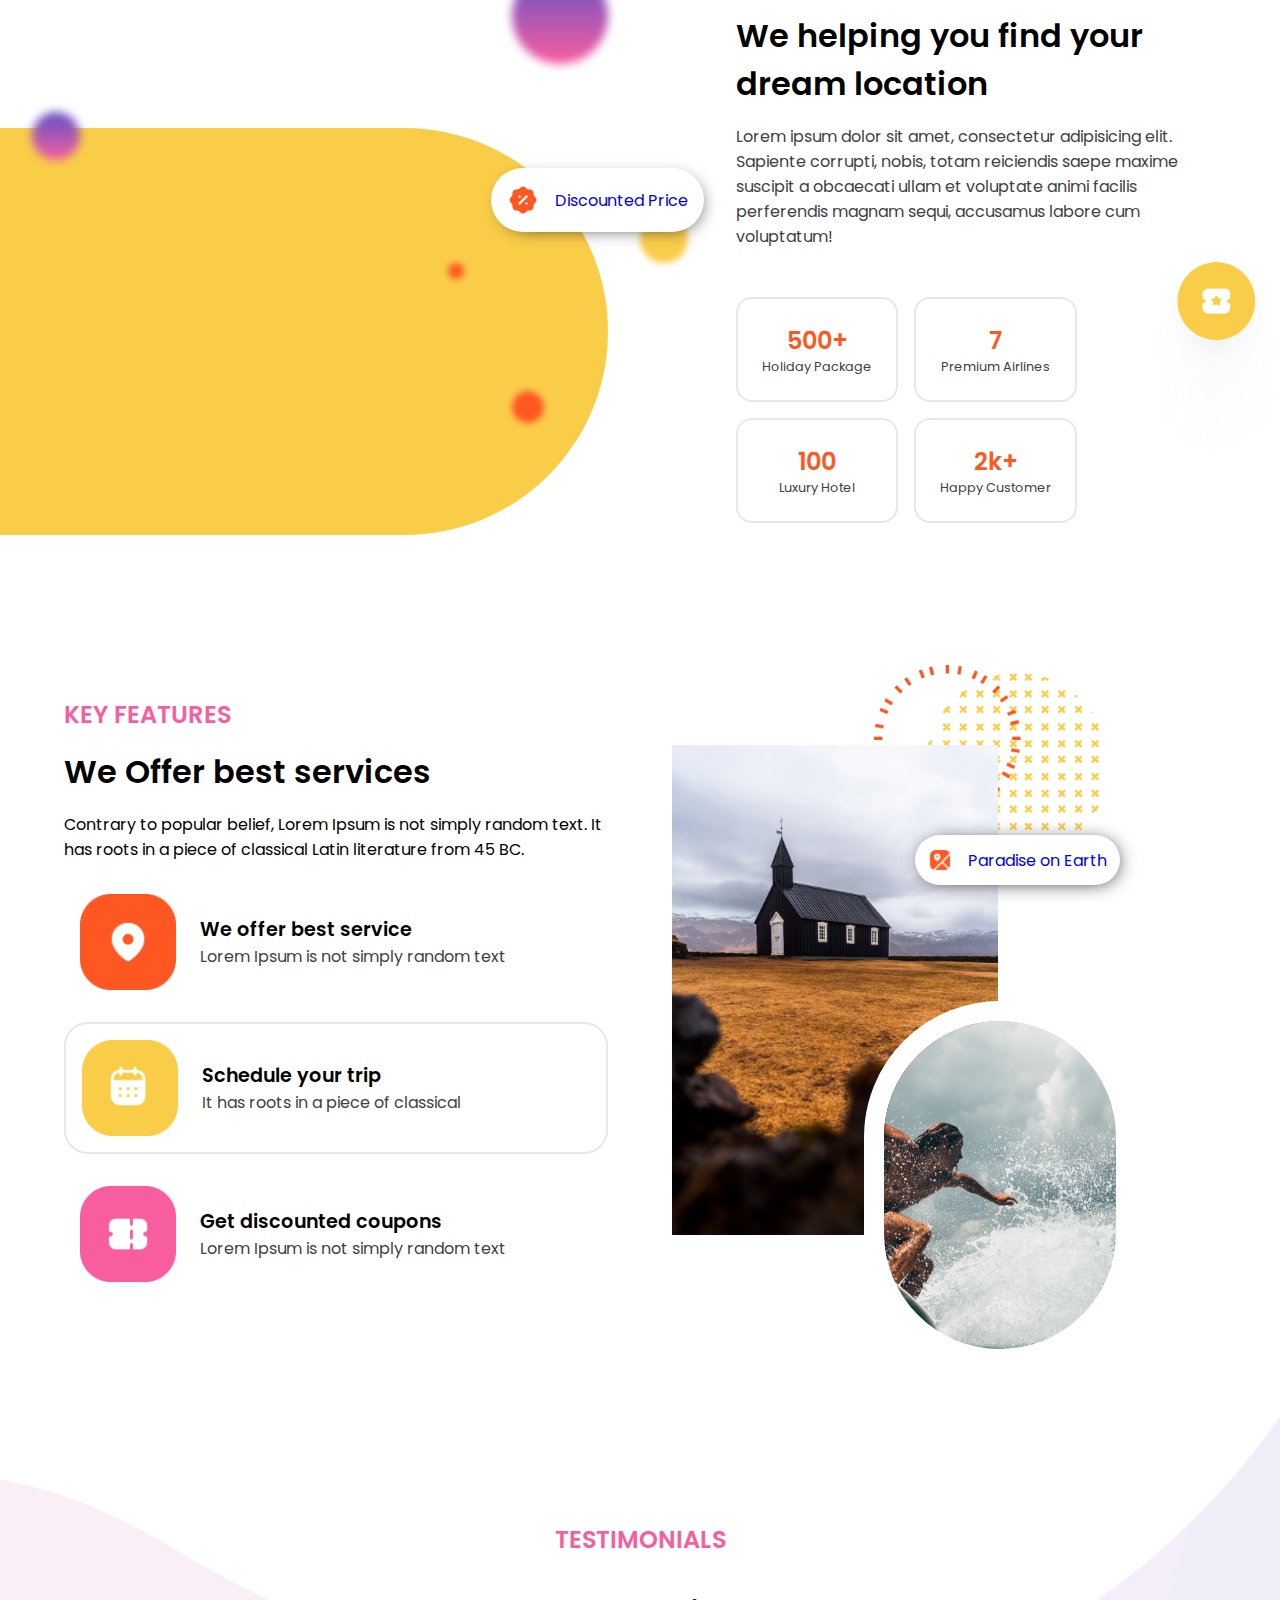
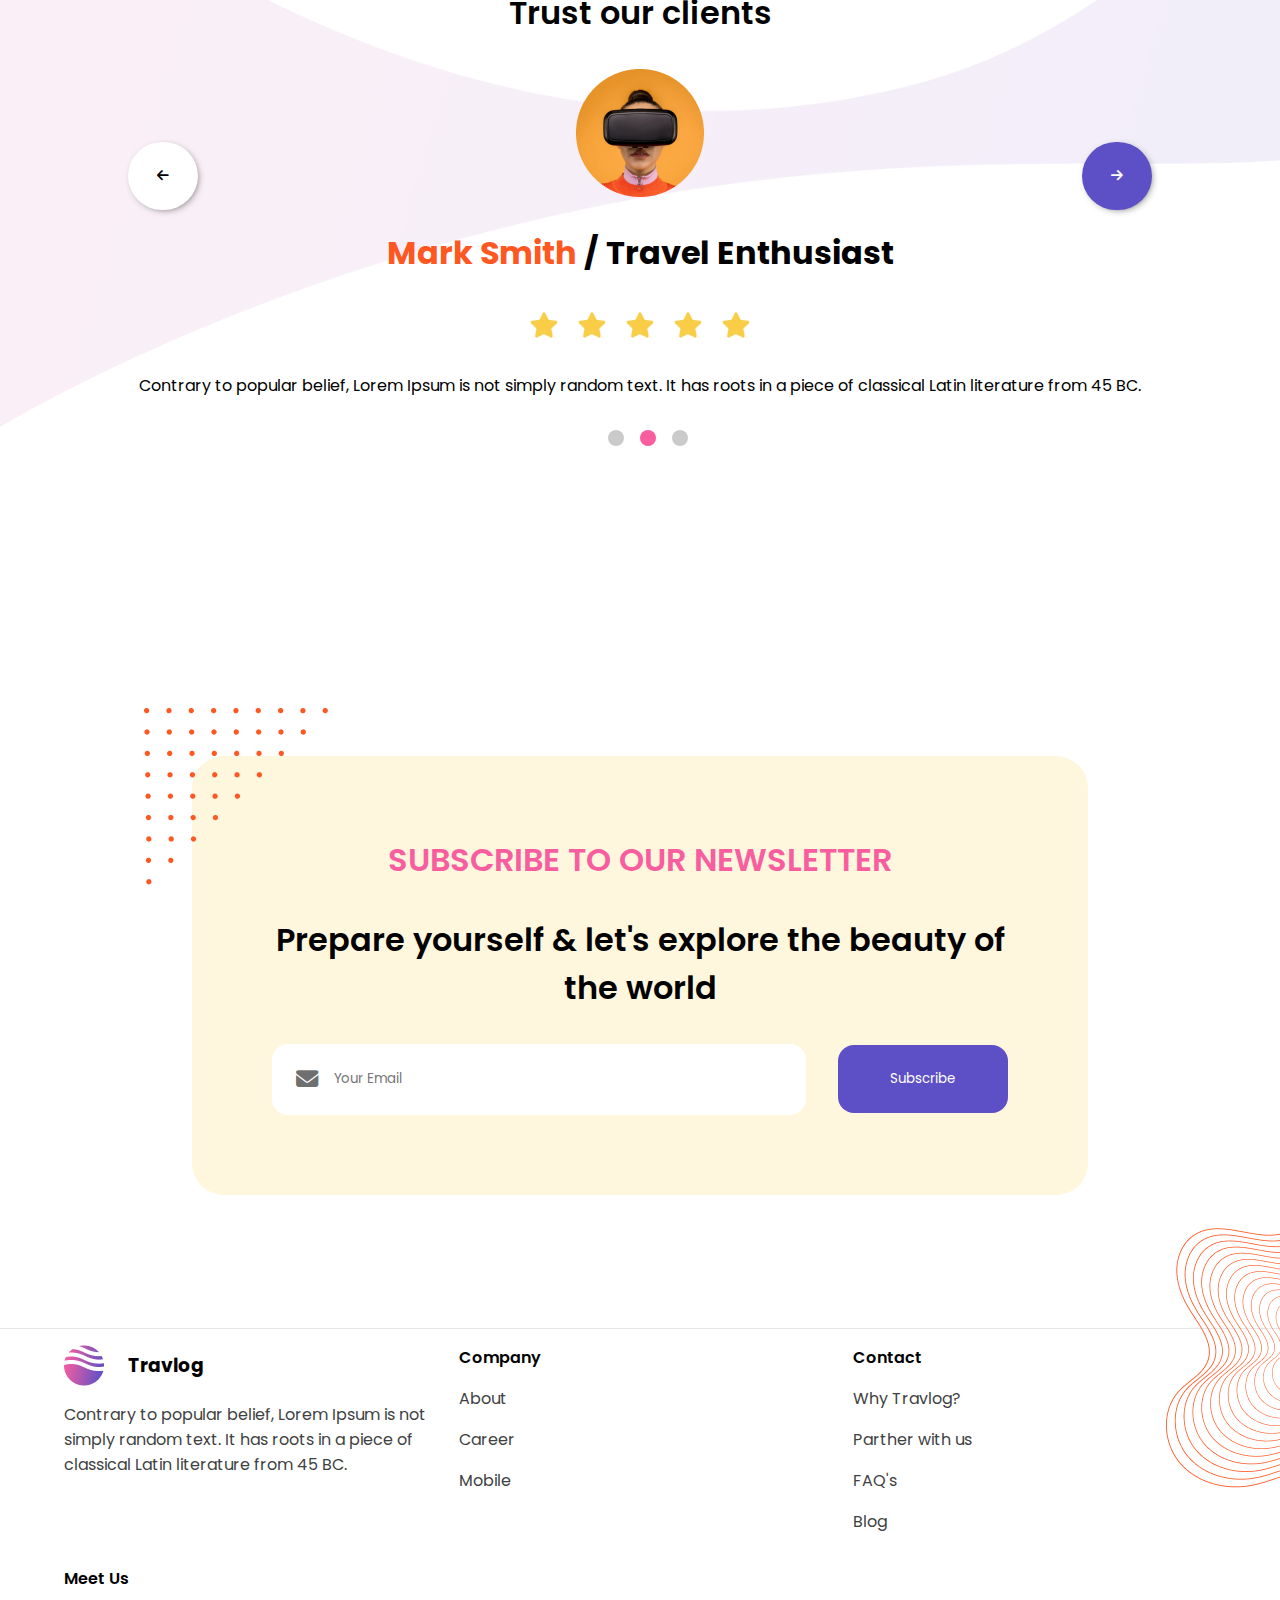
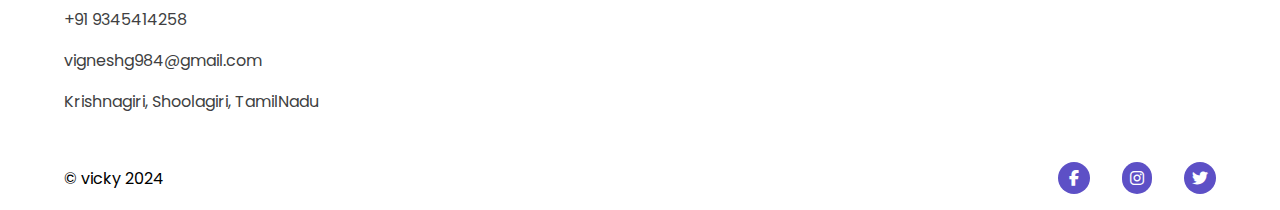
==== commit adbdd963: "commit" ====
--- a/index.html
+++ b/index.html
@@ -25,6 +25,8 @@
                     <li>Discover</li>
                     <li>Special Deals</li>
                     <li>Contact</li>
+                    <li>Login</li>
+                    <li>Sign Up</li>
                 </ul>
                 <div class="sign-in-sign-up-btn">
                     <a href="#">Log in</a>
@@ -177,7 +179,7 @@
 
         <section class="section5">
             <div class="section5-left-field">
-                <img src="/images/girl-img.png" alt="" class="girl-image">
+                <img src="girl.png" alt="loading" class="girl-image">
                 <div class="yellow-container">
                     <a href="#" class="discount"><img src="images/discount.png" alt="" class="loc-icon"> Discounted
                         Price</a>
@@ -230,21 +232,21 @@
                     a piece of classical Latin literature from 45 BC.</p>
                 <div class="list">
                     <span class="list-item">
-                        <img src="/images/location-icon.png" alt="">
+                        <img src="/images/locationicon.png" alt="loading">
                         <span>
                             <p>We offer best service</p>
                             <p>Lorem Ipsum is not simply random text</p>
                         </span>
                     </span>
                     <span class="list-item">
-                        <img src="/images/date-icon.png" alt="">
+                        <img src="/images/date.png" alt="loading">
                         <span>
                             <p>Schedule your trip</p>
                             <p>It has roots in a piece of classical</p>
                         </span>
                     </span>
                     <span class="list-item">
-                        <img src="/images/tag-icon.png" alt="">
+                        <img src="/images/tag.png" alt="loading">
                         <span>
                             <p>Get discounted coupons</p>
                             <p>Lorem Ipsum is not simply random text</p>
@@ -257,7 +259,7 @@
                     <img src="images/image (5).png" alt="">
                     <img src="images/image (6).png" alt="" class="second-image">
                     <img src="images/stars2.png" alt="" class="circle-stars">
-                    <a href="#" class="map"><img src="images/map-icon.png" alt=""> Paradise on Earth</a>
+                    <a href="#" class="map"><img src="images/map.png" alt=""> Paradise on Earth</a>
                 </div>
             </div>
         </section>
--- a/style.css
+++ b/style.css
@@ -114,6 +114,11 @@
     color: var(--black-color);
 }
 
+@media(max-width:800px){
+    .sign-in-sign-up-btn{
+        display: none;;
+    }
+}
 
 
 
